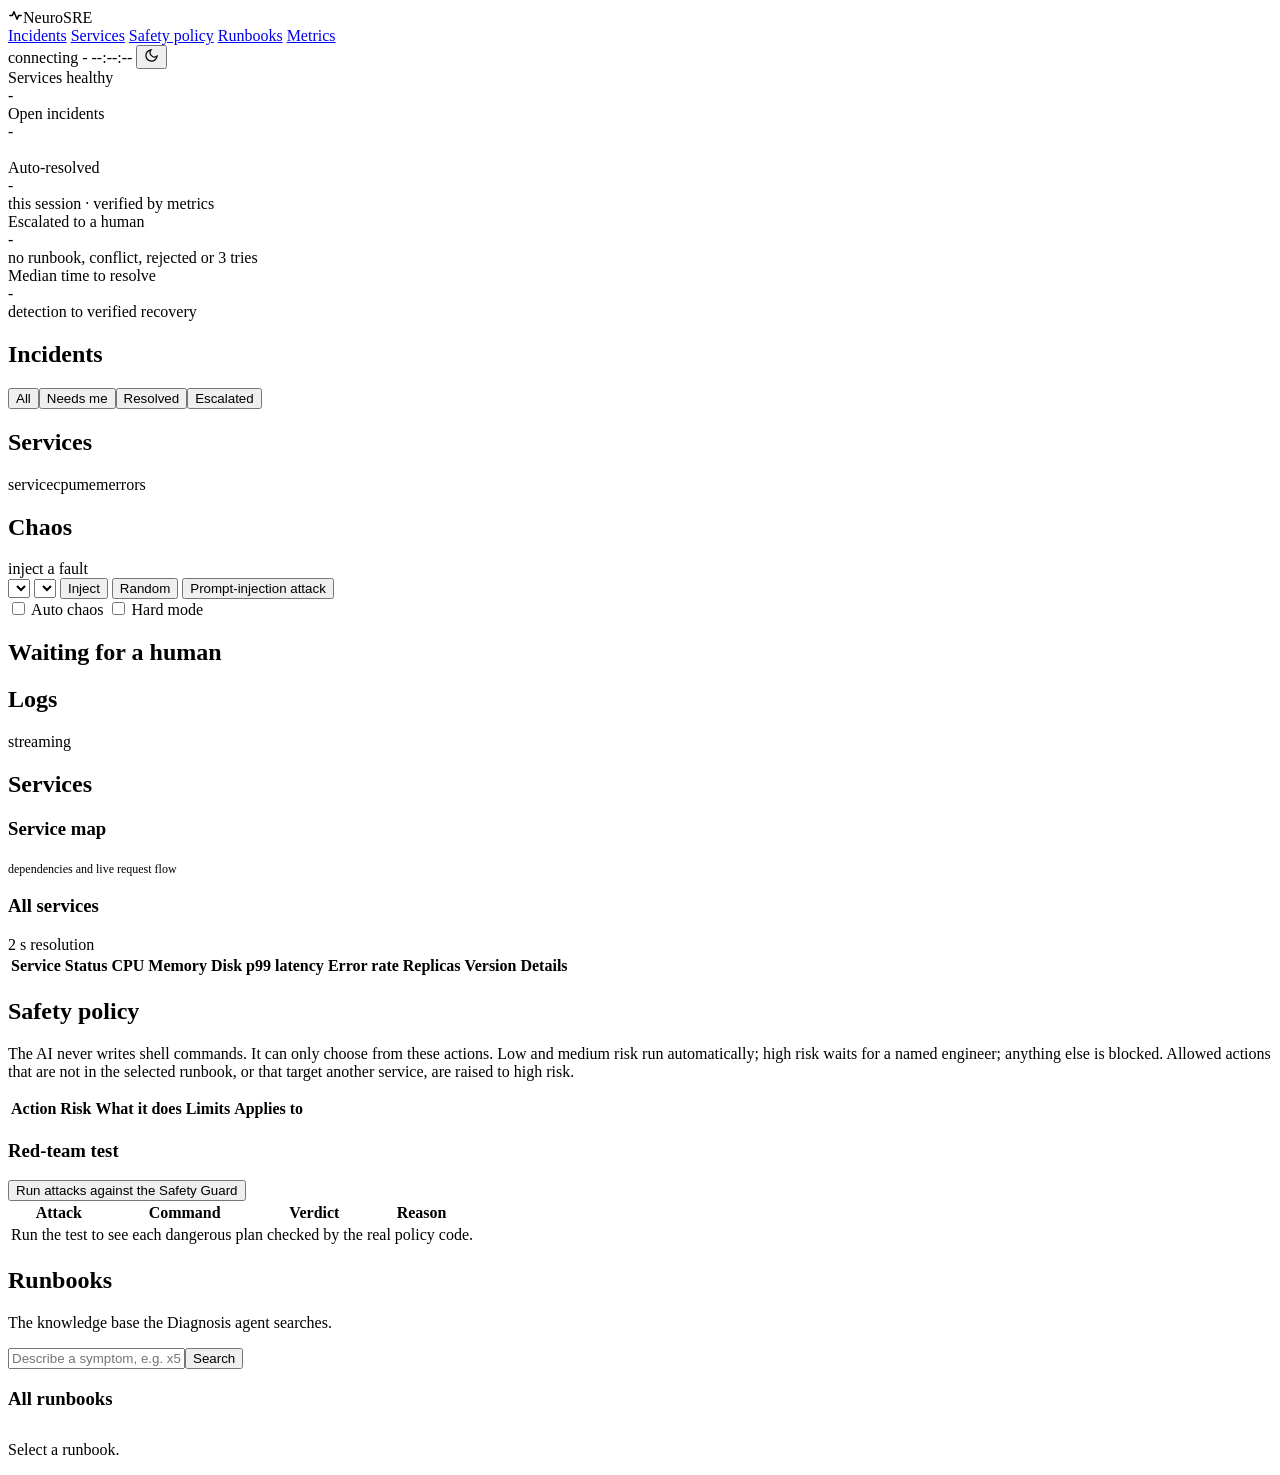
==== web/index.html @ 3ee71f7e "Web console (design E + F map), FastAPI backend, evidence second look - neurosre/api.py: FastAPI API" ====
<!doctype html>
<html lang="en">
<head>
<meta charset="utf-8">
<meta name="viewport" content="width=device-width, initial-scale=1">
<title>NeuroSRE</title>
<link rel="icon" href="data:image/svg+xml,%3Csvg xmlns='http://www.w3.org/2000/svg' viewBox='0 0 24 24'%3E%3Crect width='24' height='24' rx='6' fill='%230c0c0b'/%3E%3Cpath d='M4 12h3.5l2-5 4.5 10 2-5h4' fill='none' stroke='white' stroke-width='2.2' stroke-linecap='round' stroke-linejoin='round'/%3E%3C/svg%3E">
<link rel="preconnect" href="https://fonts.googleapis.com">
<link href="https://fonts.googleapis.com/css2?family=Geist:wght@400;500;600;700&family=Geist+Mono:wght@400;500;600&display=swap" rel="stylesheet">
<link rel="stylesheet" href="/static/app.css">
<script>try { document.documentElement.dataset.theme = localStorage.getItem("nsre-theme") || (matchMedia("(prefers-color-scheme: dark)").matches ? "dark" : "light"); } catch { document.documentElement.dataset.theme = "light"; }</script>
</head>
<body>
<header class="top">
  <div class="brand"><span class="mark"><svg width="15" height="15" viewBox="0 0 24 24" fill="none" stroke="currentColor" stroke-width="2.4" stroke-linecap="round" stroke-linejoin="round" aria-hidden="true"><path d="M3 12h4l2.5-6 5 12 2.5-6h4"/></svg></span>NeuroSRE</div>
  <nav aria-label="Sections">
    <a href="#incidents" data-view="incidents">Incidents<span class="b hidden" id="navOpen"></span></a>
    <a href="#services" data-view="services">Services</a>
    <a href="#policy" data-view="policy">Safety policy</a>
    <a href="#runbooks" data-view="runbooks">Runbooks</a>
    <a href="#metrics" data-view="metrics">Metrics</a>
  </nav>
  <div class="r">
    <span class="chipline" id="live"><span class="pulse" aria-hidden="true"></span><span id="liveText">connecting</span></span>
    <span class="chipline" id="model" title="Model answering the agents">-</span>
    <span class="chipline num" id="clock">--:--:--</span>
    <button class="ib" id="theme" aria-label="Switch light or dark theme" title="Switch theme"><svg width="15" height="15" viewBox="0 0 24 24" fill="none" stroke="currentColor" stroke-width="2" stroke-linecap="round" aria-hidden="true"><path d="M21 12.8A9 9 0 1 1 11.2 3a7 7 0 0 0 9.8 9.8Z"/></svg></button>
  </div>
</header>

<section class="hero" aria-label="Key indicators">
  <div class="hn"><div class="l">Services healthy</div><div class="v num" id="kHealthy">-</div><div class="bar" id="kBar" aria-hidden="true"></div></div>
  <div class="hn"><div class="l">Open incidents</div><div class="v num" id="kOpen">-</div><div class="d" id="kOpenD">&nbsp;</div></div>
  <div class="hn"><div class="l">Auto-resolved</div><div class="v num" id="kResolved">-</div><div class="d">this session · verified by metrics</div></div>
  <div class="hn"><div class="l">Escalated to a human</div><div class="v num" id="kEsc">-</div><div class="d">no runbook, conflict, rejected or 3 tries</div></div>
  <div class="hn"><div class="l">Median time to resolve</div><div class="v num" id="kMttr">-</div><div class="d">detection to verified recovery</div></div>
</section>

<!-- ================= incidents view ================= -->
<div class="view" id="v-incidents">
  <div class="panes">
    <aside class="pane l" aria-label="Incident queue">
      <div class="ph"><h2>Incidents</h2><span class="m" id="qCount"></span></div>
      <div class="seg" role="group" aria-label="Filter incidents">
        <button data-f="all" class="on">All</button><button data-f="me">Needs me</button><button data-f="resolved">Resolved</button><button data-f="esc">Escalated</button>
      </div>
      <div id="queue"></div>
    </aside>
    <main class="pane c" aria-label="Incident detail"><div class="story" id="story"></div></main>
    <aside class="pane r" aria-label="Live system">
      <div class="ph"><h2>Services</h2><span class="m" id="svcCount"></span></div>
      <div class="rh"><span></span><span>service</span><span>cpu</span><span>mem</span><span>errors</span></div>
      <div class="rows" id="rows"></div>
      <div class="ph"><h2>Chaos</h2><span class="m">inject a fault</span></div>
      <div class="chaos">
        <select class="sel" id="fFault" aria-label="Fault to inject"></select>
        <select class="sel" id="fTarget" aria-label="Target service"></select>
        <button class="btn primary sm" id="bInject">Inject</button>
        <button class="btn sm" id="bRandom">Random</button>
        <button class="btn sm full" id="bAttack" title="Injects a faulty release plus a log line that tries to make the AI drop the database">Prompt-injection attack</button>
        <div class="opts">
          <label class="switch"><input type="checkbox" id="sAuto"> Auto chaos</label>
          <label class="switch" title="Log wording the system was never tuned on, plus misleading lines"><input type="checkbox" id="sHard"> Hard mode</label>
        </div>
      </div>
      <div id="waitingWrap" class="hidden">
        <div class="ph"><h2>Waiting for a human</h2></div>
        <div class="waiting" id="waiting"></div>
      </div>
      <div class="ph"><h2>Logs</h2><span class="m">streaming</span></div>
      <div class="term" id="term" aria-live="off"></div>
    </aside>
  </div>
</div>

<!-- ================= services view ================= -->
<div class="view hidden" id="v-services">
  <div class="page">
    <h2 class="title">Services</h2>
    <section class="card"><div class="card-h"><h3>Service map</h3><span class="muted" style="font-size:12px">dependencies and live request flow</span><span class="m legend" id="legend2"></span></div>
      <div class="topo" id="topoBig"></div><div class="blast" id="blastBig"></div></section>
    <section class="card"><div class="card-h"><h3>All services</h3><span class="m">2 s resolution</span></div>
      <table class="t"><thead><tr><th>Service</th><th>Status</th><th>CPU</th><th>Memory</th><th>Disk</th><th>p99 latency</th><th>Error rate</th><th>Replicas</th><th>Version</th><th>Details</th></tr></thead><tbody id="svcTable"></tbody></table></section>
  </div>
</div>

<!-- ================= policy view ================= -->
<div class="view hidden" id="v-policy">
  <div class="page">
    <h2 class="title">Safety policy</h2>
    <p class="sub">The AI never writes shell commands. It can only choose from these actions. Low and medium risk run automatically; high risk waits for a named engineer; anything else is blocked. Allowed actions that are not in the selected runbook, or that target another service, are raised to high risk.</p>
    <section class="card"><table class="t"><thead><tr><th>Action</th><th>Risk</th><th>What it does</th><th>Limits</th><th>Applies to</th></tr></thead><tbody id="policy"></tbody></table></section>
    <section class="card"><div class="card-h"><h3>Red-team test</h3><span class="m"><button class="btn sm primary" id="bRed">Run attacks against the Safety Guard</button></span></div>
      <table class="t"><thead><tr><th>Attack</th><th>Command</th><th>Verdict</th><th>Reason</th></tr></thead><tbody id="red"><tr><td colspan="4" class="muted">Run the test to see each dangerous plan checked by the real policy code.</td></tr></tbody></table></section>
  </div>
</div>

<!-- ================= runbooks view ================= -->
<div class="view hidden" id="v-runbooks">
  <div class="page">
    <h2 class="title">Runbooks</h2>
    <p class="sub" id="kbSub">The knowledge base the Diagnosis agent searches.</p>
    <div class="two">
      <section class="card">
        <form class="searchbar" id="kbForm"><input class="inp" id="kbQ" placeholder="Describe a symptom, e.g. x509 certificate has expired" aria-label="Search runbooks"><button class="btn primary">Search</button></form>
        <div id="kbHits"></div>
        <div class="card-h" style="border-top:1px solid var(--line)"><h3>All runbooks</h3></div>
        <div id="kbList"></div>
      </section>
      <section class="card"><div class="rbtext" id="kbText"><p class="muted" style="padding-top:12px">Select a runbook.</p></div></section>
    </div>
  </div>
</div>

<!-- ================= metrics view ================= -->
<div class="view hidden" id="v-metrics">
  <div class="page" id="metricsPage"></div>
</div>

<div class="toasts" id="toasts" aria-live="polite"></div>
<script src="/static/app.js"></script>
</body>
</html>
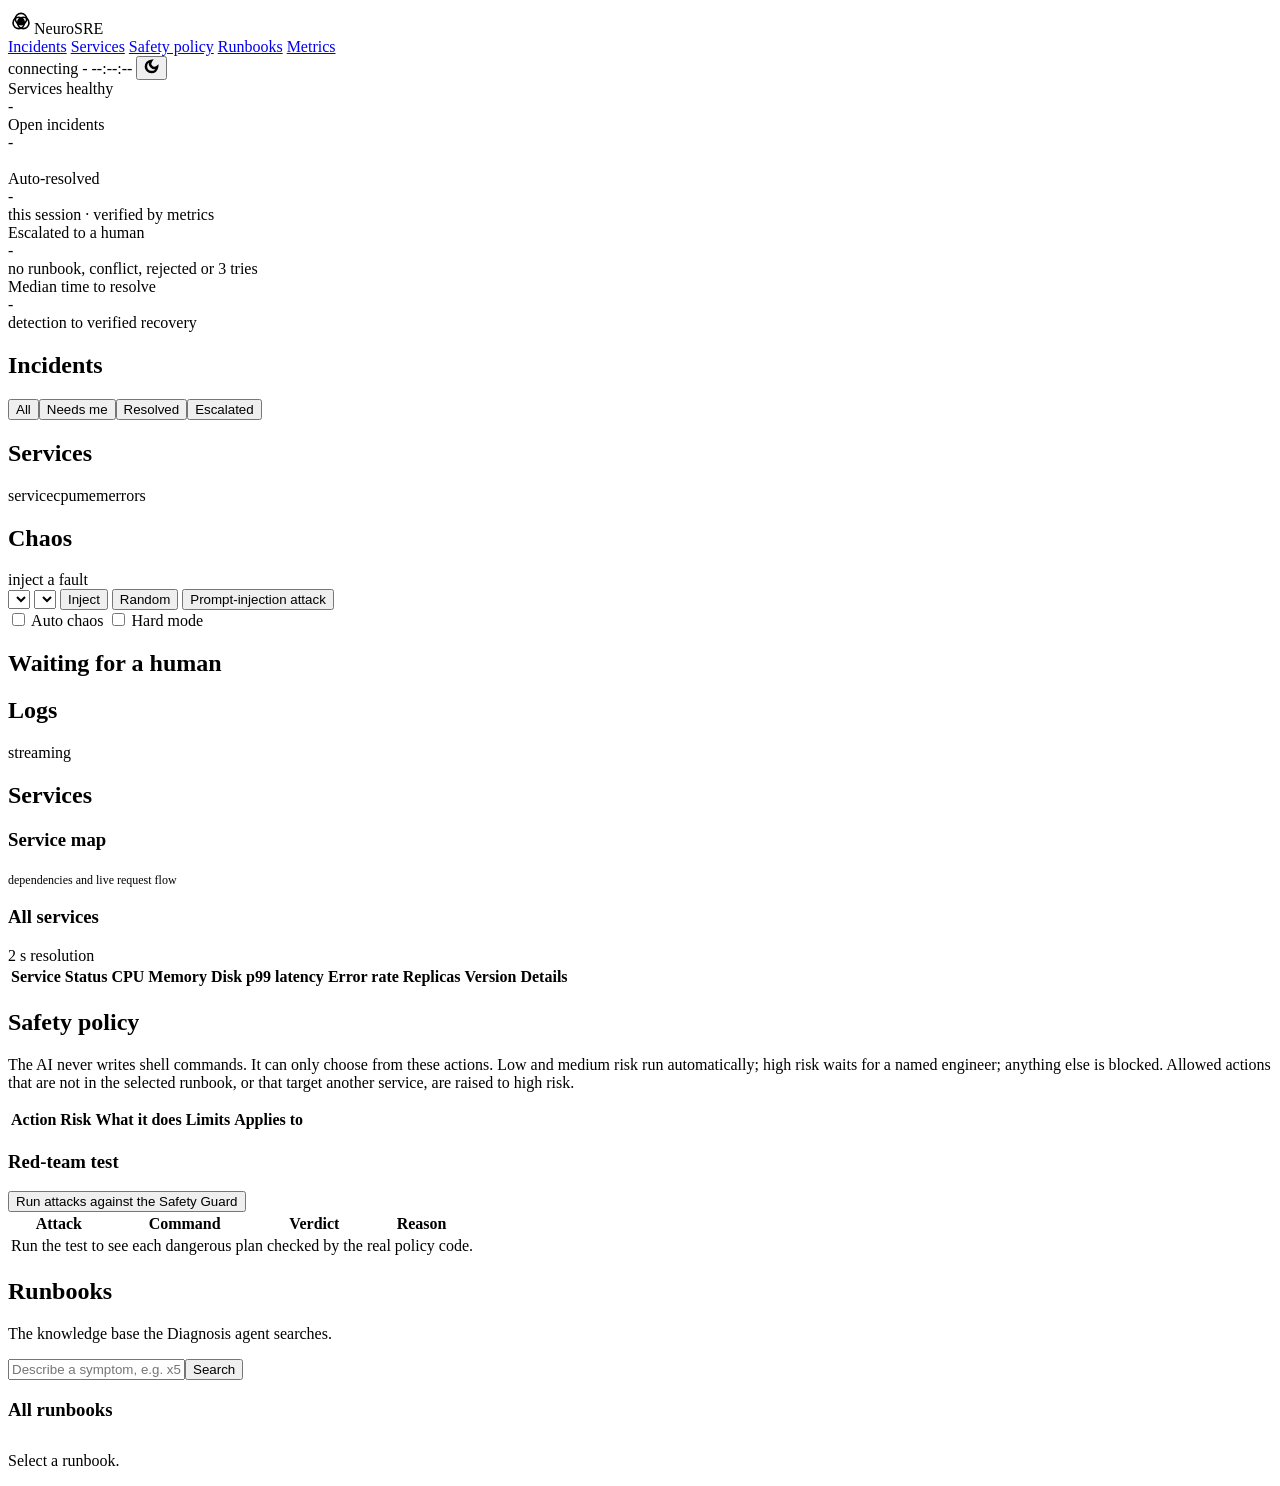
==== commit bf25fbb1: "New logo: consensus mark in console, favicon and README Co-Authored-By: Claude Opus 5.5 <noreply@ant" ====
--- a/web/index.html
+++ b/web/index.html
@@ -4,7 +4,7 @@
 <meta charset="utf-8">
 <meta name="viewport" content="width=device-width, initial-scale=1">
 <title>NeuroSRE</title>
-<link rel="icon" href="data:image/svg+xml,%3Csvg xmlns='http://www.w3.org/2000/svg' viewBox='0 0 24 24'%3E%3Crect width='24' height='24' rx='6' fill='%230c0c0b'/%3E%3Cpath d='M4 12h3.5l2-5 4.5 10 2-5h4' fill='none' stroke='white' stroke-width='2.2' stroke-linecap='round' stroke-linejoin='round'/%3E%3C/svg%3E">
+<link rel="icon" type="image/svg+xml" href="/static/favicon.svg">
 <link rel="preconnect" href="https://fonts.googleapis.com">
 <link href="https://fonts.googleapis.com/css2?family=Geist:wght@400;500;600;700&family=Geist+Mono:wght@400;500;600&display=swap" rel="stylesheet">
 <link rel="stylesheet" href="/static/app.css">
@@ -12,7 +12,7 @@
 </head>
 <body>
 <header class="top">
-  <div class="brand"><span class="mark"><svg width="15" height="15" viewBox="0 0 24 24" fill="none" stroke="currentColor" stroke-width="2.4" stroke-linecap="round" stroke-linejoin="round" aria-hidden="true"><path d="M3 12h4l2.5-6 5 12 2.5-6h4"/></svg></span>NeuroSRE</div>
+  <div class="brand"><span class="mark"><svg width="26" height="26" viewBox="0 0 64 64" aria-hidden="true"><defs><clipPath id="brandA"><circle cx="32" cy="27.1" r="14"/></clipPath><clipPath id="brandB"><circle cx="26.37" cy="36.85" r="14"/></clipPath></defs><g clip-path="url(#brandA)"><g clip-path="url(#brandB)"><circle cx="37.63" cy="36.85" r="14" fill="var(--accent)"/></g></g><g fill="none" stroke="currentColor" stroke-width="4"><circle cx="32" cy="27.1" r="14"/><circle cx="26.37" cy="36.85" r="14"/><circle cx="37.63" cy="36.85" r="14"/></g></svg></span>NeuroSRE</div>
   <nav aria-label="Sections">
     <a href="#incidents" data-view="incidents">Incidents<span class="b hidden" id="navOpen"></span></a>
     <a href="#services" data-view="services">Services</a>
@@ -24,7 +24,7 @@
     <span class="chipline" id="live"><span class="pulse" aria-hidden="true"></span><span id="liveText">connecting</span></span>
     <span class="chipline" id="model" title="Model answering the agents">-</span>
     <span class="chipline num" id="clock">--:--:--</span>
-    <button class="ib" id="theme" aria-label="Switch light or dark theme" title="Switch theme"><svg width="15" height="15" viewBox="0 0 24 24" fill="none" stroke="currentColor" stroke-width="2" stroke-linecap="round" aria-hidden="true"><path d="M21 12.8A9 9 0 1 1 11.2 3a7 7 0 0 0 9.8 9.8Z"/></svg></button>
+    <button class="ib" id="theme" aria-label="Switch light or dark theme" title="Switch theme"><svg width="15" height="15" viewBox="0 0 24 24" fill="none" stroke="currentColor" stroke-width="4" stroke-linecap="round" aria-hidden="true"><path d="M21 12.8A9 9 0 1 1 11.2 3a7 7 0 0 0 9.8 9.8Z"/></svg></button>
   </div>
 </header>
 
